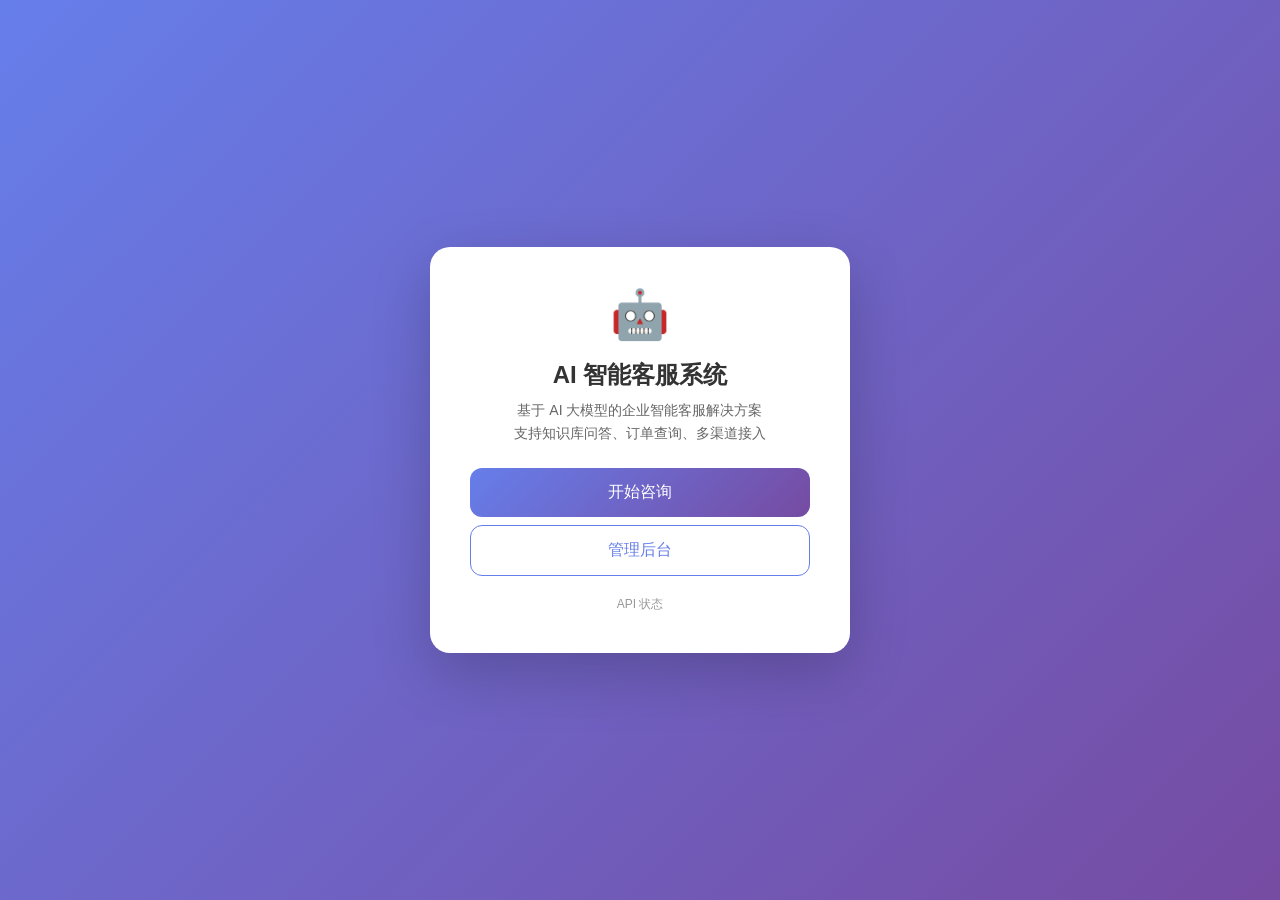
==== index.html @ 087728c1 "feat: MVP 第一版 - 商用AI客服系统 核心功能： - 客服聊天页（chat.html + api/chat.php） - SMS验证码验证身份（api/verify.php） - 知识库管" ====
<!DOCTYPE html>
<html lang="zh-CN">
<head>
<meta charset="UTF-8">
<meta name="viewport" content="width=device-width, initial-scale=1.0">
<title>AI 智能客服系统</title>
<style>
* { margin: 0; padding: 0; box-sizing: border-box; }
body { font-family: -apple-system, BlinkMacSystemFont, 'Segoe UI', Roboto, sans-serif; background: linear-gradient(135deg, #667eea 0%, #764ba2 100%); min-height: 100vh; display: flex; flex-direction: column; align-items: center; justify-content: center; padding: 20px; }
.card { background: #fff; border-radius: 20px; padding: 40px; max-width: 420px; width: 100%; box-shadow: 0 20px 60px rgba(0,0,0,0.2); text-align: center; }
.logo { font-size: 48px; margin-bottom: 16px; }
h1 { font-size: 24px; color: #333; margin-bottom: 8px; }
p { color: #666; font-size: 14px; line-height: 1.6; margin-bottom: 24px; }
.btn { display: inline-block; padding: 14px 32px; border: none; border-radius: 12px; font-size: 16px; cursor: pointer; text-decoration: none; width: 100%; }
.btn-primary { background: linear-gradient(135deg, #667eea, #764ba2); color: #fff; }
.btn-primary:hover { opacity: 0.9; }
.btn-outline { background: #fff; color: #667eea; border: 1px solid #667eea; margin-top: 8px; }
.links { margin-top: 20px; display: flex; gap: 16px; justify-content: center; }
.links a { color: #999; font-size: 12px; text-decoration: none; }
.links a:hover { color: #667eea; }
</style>
</head>
<body>
<div class="card">
  <div class="logo">🤖</div>
  <h1>AI 智能客服系统</h1>
  <p>基于 AI 大模型的企业智能客服解决方案<br>支持知识库问答、订单查询、多渠道接入</p>
  <a href="/chat.html" class="btn btn-primary">开始咨询</a>
  <a href="/admin/persona.html" class="btn btn-outline" style="display:inline-block;margin-top:8px;">管理后台</a>
  <div class="links">
    <a href="/api/chat.php?action=persona">API 状态</a>
  </div>
</div>
</body>
</html>
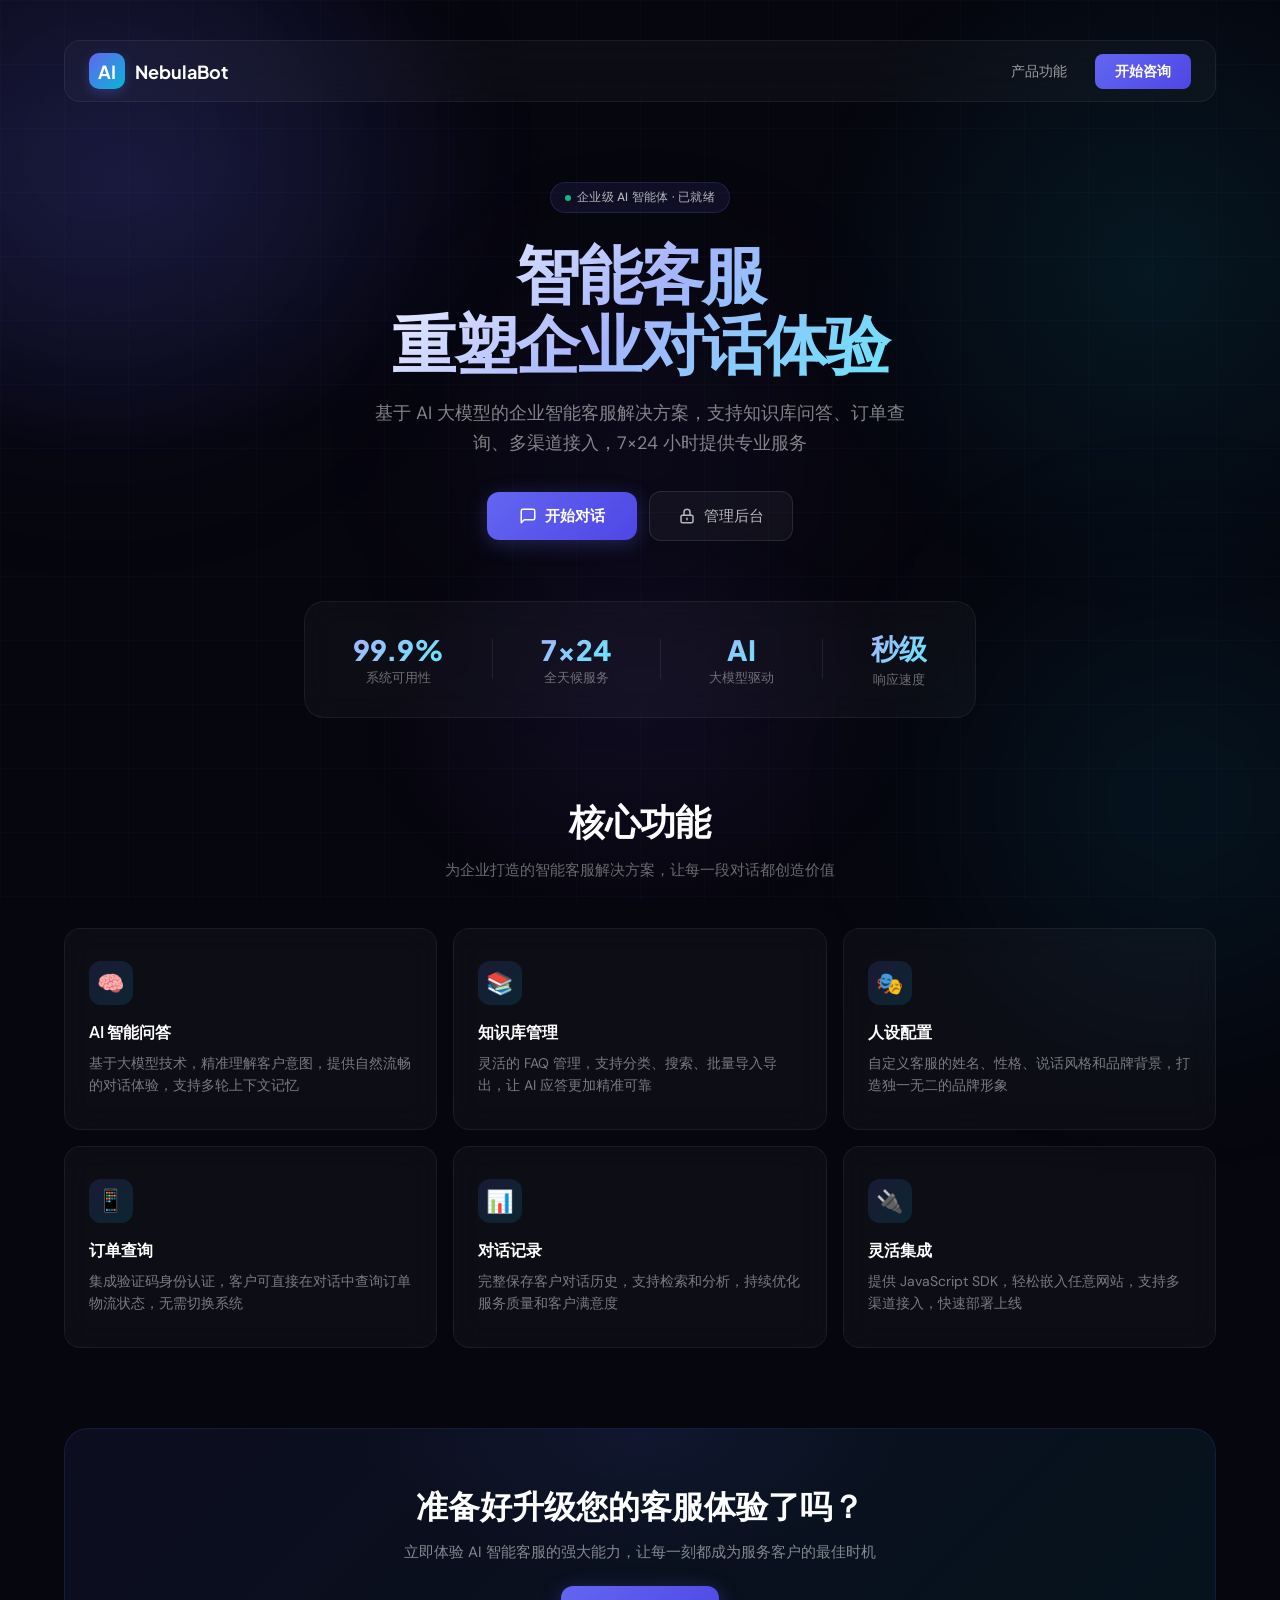
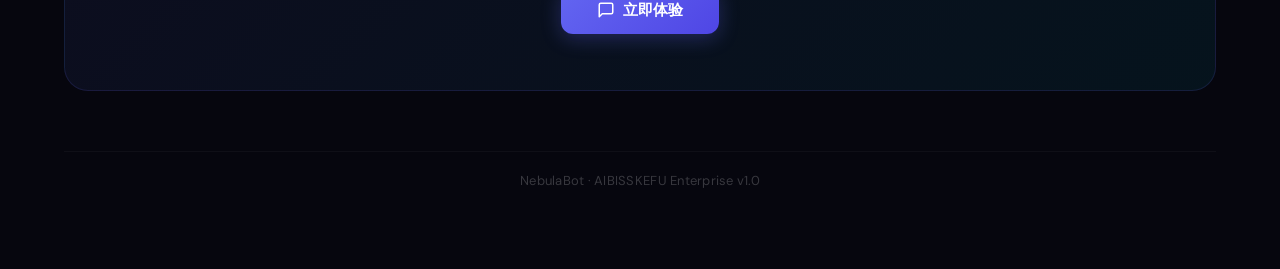
==== commit 9e9d27a1: "chore: v2→v3 同步 MAMP 本地开发期间全部改动 - AI 调用升级为双 provider(DeepSeek 默认 + MiniMax fallback) - 新增 Sidecar 房间" ====
--- a/index.html
+++ b/index.html
@@ -3,33 +3,618 @@
 <head>
 <meta charset="UTF-8">
 <meta name="viewport" content="width=device-width, initial-scale=1.0">
-<title>AI 智能客服系统</title>
+<title>AI 智能客服 · 企业智能体</title>
+<link rel="preconnect" href="https://fonts.googleapis.com">
+<link rel="preconnect" href="https://fonts.gstatic.com" crossorigin>
+<link href="https://fonts.googleapis.com/css2?family=Plus+Jakarta+Sans:wght@500;600;700;800&family=DM+Sans:wght@400;500;600&display=swap" rel="stylesheet">
 <style>
-* { margin: 0; padding: 0; box-sizing: border-box; }
-body { font-family: -apple-system, BlinkMacSystemFont, 'Segoe UI', Roboto, sans-serif; background: linear-gradient(135deg, #667eea 0%, #764ba2 100%); min-height: 100vh; display: flex; flex-direction: column; align-items: center; justify-content: center; padding: 20px; }
-.card { background: #fff; border-radius: 20px; padding: 40px; max-width: 420px; width: 100%; box-shadow: 0 20px 60px rgba(0,0,0,0.2); text-align: center; }
-.logo { font-size: 48px; margin-bottom: 16px; }
-h1 { font-size: 24px; color: #333; margin-bottom: 8px; }
-p { color: #666; font-size: 14px; line-height: 1.6; margin-bottom: 24px; }
-.btn { display: inline-block; padding: 14px 32px; border: none; border-radius: 12px; font-size: 16px; cursor: pointer; text-decoration: none; width: 100%; }
-.btn-primary { background: linear-gradient(135deg, #667eea, #764ba2); color: #fff; }
-.btn-primary:hover { opacity: 0.9; }
-.btn-outline { background: #fff; color: #667eea; border: 1px solid #667eea; margin-top: 8px; }
-.links { margin-top: 20px; display: flex; gap: 16px; justify-content: center; }
-.links a { color: #999; font-size: 12px; text-decoration: none; }
-.links a:hover { color: #667eea; }
+*, *::before, *::after { margin: 0; padding: 0; box-sizing: border-box; }
+
+body {
+  font-family: 'DM Sans', -apple-system, BlinkMacSystemFont, 'PingFang SC', 'Microsoft YaHei', sans-serif;
+  min-height: 100vh;
+  background: #06060e;
+  color: #fff;
+  display: flex;
+  flex-direction: column;
+  align-items: center;
+  position: relative;
+  overflow-x: hidden;
+  -webkit-font-smoothing: antialiased;
+}
+
+/* ── Ambient Background ── */
+body::before {
+  content: '';
+  position: fixed;
+  inset: 0;
+  z-index: 0;
+  background:
+    radial-gradient(ellipse 600px 400px at 10% 20%, rgba(99, 102, 241, 0.12) 0%, transparent 70%),
+    radial-gradient(ellipse 500px 500px at 90% 30%, rgba(6, 182, 212, 0.10) 0%, transparent 70%),
+    radial-gradient(ellipse 400px 300px at 50% 80%, rgba(139, 92, 246, 0.08) 0%, transparent 70%);
+  pointer-events: none;
+}
+
+body::after {
+  content: '';
+  position: fixed;
+  inset: 0;
+  z-index: 0;
+  background-image:
+    linear-gradient(rgba(99, 102, 241, 0.04) 1px, transparent 1px),
+    linear-gradient(90deg, rgba(99, 102, 241, 0.04) 1px, transparent 1px);
+  background-size: 64px 64px;
+  pointer-events: none;
+}
+
+/* ── Floating Orbs ── */
+.orb {
+  position: fixed;
+  border-radius: 50%;
+  filter: blur(100px);
+  pointer-events: none;
+  z-index: 0;
+  animation: orbFloat 20s ease-in-out infinite;
+}
+.orb-1 {
+  width: 500px; height: 500px;
+  background: rgba(99, 102, 241, 0.10);
+  top: -100px; left: -150px;
+  animation-delay: 0s;
+}
+.orb-2 {
+  width: 400px; height: 400px;
+  background: rgba(6, 182, 212, 0.08);
+  bottom: -100px; right: -100px;
+  animation-delay: -7s;
+}
+.orb-3 {
+  width: 300px; height: 300px;
+  background: rgba(139, 92, 246, 0.06);
+  top: 50%; left: 50%;
+  transform: translate(-50%, -50%);
+  animation-delay: -14s;
+}
+
+@keyframes orbFloat {
+  0%, 100% { transform: translate(0, 0) scale(1); }
+  25% { transform: translate(30px, -40px) scale(1.05); }
+  50% { transform: translate(-20px, 20px) scale(0.95); }
+  75% { transform: translate(40px, 30px) scale(1.02); }
+}
+
+/* ── Main Wrapper ── */
+.wrapper {
+  position: relative;
+  z-index: 1;
+  width: 100%;
+  max-width: 1200px;
+  padding: 40px 24px 60px;
+  display: flex;
+  flex-direction: column;
+  align-items: center;
+  min-height: 100vh;
+}
+
+/* ── Nav Bar ── */
+.nav {
+  width: 100%;
+  display: flex;
+  align-items: center;
+  justify-content: space-between;
+  padding: 12px 24px;
+  background: rgba(255,255,255,0.03);
+  border: 1px solid rgba(255,255,255,0.06);
+  border-radius: 16px;
+  backdrop-filter: blur(20px);
+  -webkit-backdrop-filter: blur(20px);
+  margin-bottom: 80px;
+}
+
+.nav-brand {
+  display: flex;
+  align-items: center;
+  gap: 10px;
+  font-family: 'Plus Jakarta Sans', sans-serif;
+  font-weight: 700;
+  font-size: 18px;
+  color: #fff;
+  text-decoration: none;
+}
+
+.nav-brand-icon {
+  width: 36px;
+  height: 36px;
+  background: linear-gradient(135deg, #6366F1, #06B6D4);
+  border-radius: 10px;
+  display: flex;
+  align-items: center;
+  justify-content: center;
+  font-size: 18px;
+  box-shadow: 0 4px 12px rgba(99, 102, 241, 0.3);
+}
+
+.nav-links {
+  display: flex;
+  align-items: center;
+  gap: 12px;
+}
+
+.nav-links a {
+  color: rgba(255,255,255,0.6);
+  text-decoration: none;
+  font-size: 14px;
+  font-weight: 500;
+  padding: 8px 16px;
+  border-radius: 8px;
+  transition: all 0.2s;
+}
+
+.nav-links a:hover {
+  color: #fff;
+  background: rgba(255,255,255,0.06);
+}
+
+.nav-links .btn-nav {
+  background: linear-gradient(135deg, #6366F1, #4F46E5);
+  color: #fff;
+  padding: 8px 20px;
+  border-radius: 8px;
+  font-weight: 600;
+}
+
+.nav-links .btn-nav:hover {
+  background: linear-gradient(135deg, #818CF8, #6366F1);
+  box-shadow: 0 4px 16px rgba(99, 102, 241, 0.35);
+  transform: translateY(-1px);
+}
+
+@media (max-width: 640px) {
+  .nav { padding: 10px 16px; margin-bottom: 48px; }
+  .nav-links a:not(.btn-nav) { display: none; }
+}
+
+/* ── Hero Section ── */
+.hero {
+  text-align: center;
+  max-width: 720px;
+  margin-bottom: 60px;
+}
+
+.hero-badge {
+  display: inline-flex;
+  align-items: center;
+  gap: 6px;
+  padding: 6px 14px;
+  background: rgba(99, 102, 241, 0.10);
+  border: 1px solid rgba(99, 102, 241, 0.20);
+  border-radius: 20px;
+  font-size: 12px;
+  color: rgba(255,255,255,0.7);
+  font-weight: 500;
+  margin-bottom: 24px;
+  letter-spacing: 0.02em;
+}
+
+.hero-badge .dot {
+  width: 6px; height: 6px;
+  border-radius: 50%;
+  background: #10B981;
+  animation: pulse 2s infinite;
+}
+
+@keyframes pulse {
+  0%, 100% { opacity: 1; box-shadow: 0 0 0 0 rgba(16, 185, 129, 0.4); }
+  50% { opacity: 0.7; box-shadow: 0 0 0 6px rgba(16, 185, 129, 0); }
+}
+
+.hero h1 {
+  font-family: 'Plus Jakarta Sans', sans-serif;
+  font-size: clamp(36px, 6vw, 64px);
+  font-weight: 800;
+  line-height: 1.1;
+  letter-spacing: -0.03em;
+  margin-bottom: 20px;
+  background: linear-gradient(135deg, #ffffff 0%, #a5b4fc 50%, #67e8f9 100%);
+  -webkit-background-clip: text;
+  -webkit-text-fill-color: transparent;
+  background-clip: text;
+}
+
+.hero p {
+  font-size: clamp(15px, 2vw, 18px);
+  line-height: 1.7;
+  color: rgba(255,255,255,0.5);
+  max-width: 560px;
+  margin: 0 auto 32px;
+}
+
+.hero-actions {
+  display: flex;
+  align-items: center;
+  justify-content: center;
+  gap: 12px;
+  flex-wrap: wrap;
+}
+
+.hero-actions .btn-primary {
+  display: inline-flex;
+  align-items: center;
+  gap: 8px;
+  padding: 14px 32px;
+  background: linear-gradient(135deg, #6366F1, #4F46E5);
+  color: #fff;
+  border: none;
+  border-radius: 12px;
+  font-size: 15px;
+  font-weight: 600;
+  font-family: inherit;
+  cursor: pointer;
+  text-decoration: none;
+  transition: all 0.3s;
+  box-shadow: 0 4px 20px rgba(99, 102, 241, 0.30);
+}
+
+.hero-actions .btn-primary:hover {
+  transform: translateY(-2px);
+  box-shadow: 0 8px 30px rgba(99, 102, 241, 0.45);
+}
+
+.hero-actions .btn-secondary {
+  display: inline-flex;
+  align-items: center;
+  gap: 8px;
+  padding: 14px 28px;
+  background: rgba(255,255,255,0.04);
+  color: rgba(255,255,255,0.7);
+  border: 1px solid rgba(255,255,255,0.10);
+  border-radius: 12px;
+  font-size: 15px;
+  font-weight: 500;
+  font-family: inherit;
+  cursor: pointer;
+  text-decoration: none;
+  transition: all 0.3s;
+}
+
+.hero-actions .btn-secondary:hover {
+  background: rgba(255,255,255,0.08);
+  border-color: rgba(255,255,255,0.20);
+  color: #fff;
+}
+
+/* ── Stats Row ── */
+.stats-row {
+  display: flex;
+  align-items: center;
+  gap: 48px;
+  padding: 28px 48px;
+  background: rgba(255,255,255,0.03);
+  border: 1px solid rgba(255,255,255,0.06);
+  border-radius: 20px;
+  backdrop-filter: blur(16px);
+  -webkit-backdrop-filter: blur(16px);
+  margin-bottom: 80px;
+  flex-wrap: wrap;
+  justify-content: center;
+}
+
+.stat-item {
+  text-align: center;
+}
+
+.stat-item .num {
+  font-family: 'Plus Jakarta Sans', sans-serif;
+  font-size: 28px;
+  font-weight: 800;
+  background: linear-gradient(135deg, #a5b4fc, #67e8f9);
+  -webkit-background-clip: text;
+  -webkit-text-fill-color: transparent;
+  background-clip: text;
+}
+
+.stat-item .label {
+  font-size: 13px;
+  color: rgba(255,255,255,0.4);
+  margin-top: 2px;
+}
+
+.stat-divider {
+  width: 1px;
+  height: 40px;
+  background: rgba(255,255,255,0.08);
+}
+
+@media (max-width: 640px) {
+  .stats-row { gap: 24px; padding: 20px 24px; }
+  .stat-divider { display: none; }
+}
+
+/* ── Features Section ── */
+.section-title {
+  text-align: center;
+  margin-bottom: 48px;
+}
+
+.section-title h2 {
+  font-family: 'Plus Jakarta Sans', sans-serif;
+  font-size: clamp(24px, 3vw, 36px);
+  font-weight: 700;
+  letter-spacing: -0.02em;
+  margin-bottom: 12px;
+}
+
+.section-title p {
+  font-size: 15px;
+  color: rgba(255,255,255,0.4);
+  max-width: 480px;
+  margin: 0 auto;
+}
+
+.features-grid {
+  display: grid;
+  grid-template-columns: repeat(3, 1fr);
+  gap: 16px;
+  width: 100%;
+  margin-bottom: 80px;
+}
+
+@media (max-width: 768px) {
+  .features-grid { grid-template-columns: 1fr; }
+}
+
+.feature-card {
+  padding: 32px 24px;
+  background: rgba(255,255,255,0.03);
+  border: 1px solid rgba(255,255,255,0.06);
+  border-radius: 16px;
+  backdrop-filter: blur(16px);
+  -webkit-backdrop-filter: blur(16px);
+  transition: all 0.3s;
+  position: relative;
+  overflow: hidden;
+}
+
+.feature-card::before {
+  content: '';
+  position: absolute;
+  top: 0; left: 0; right: 0;
+  height: 1px;
+  background: linear-gradient(90deg, transparent, rgba(99, 102, 241, 0.3), transparent);
+  opacity: 0;
+  transition: opacity 0.3s;
+}
+
+.feature-card:hover {
+  border-color: rgba(99, 102, 241, 0.20);
+  transform: translateY(-4px);
+  box-shadow: 0 12px 40px rgba(0,0,0,0.3);
+}
+
+.feature-card:hover::before {
+  opacity: 1;
+}
+
+.feature-icon {
+  width: 44px;
+  height: 44px;
+  background: linear-gradient(135deg, rgba(99, 102, 241, 0.15), rgba(6, 182, 212, 0.15));
+  border-radius: 12px;
+  display: flex;
+  align-items: center;
+  justify-content: center;
+  font-size: 22px;
+  margin-bottom: 16px;
+}
+
+.feature-card h3 {
+  font-family: 'Plus Jakarta Sans', sans-serif;
+  font-size: 16px;
+  font-weight: 600;
+  margin-bottom: 8px;
+}
+
+.feature-card p {
+  font-size: 14px;
+  line-height: 1.6;
+  color: rgba(255,255,255,0.45);
+}
+
+/* ── CTA Section ── */
+.cta-section {
+  width: 100%;
+  padding: 56px 40px;
+  background: linear-gradient(135deg, rgba(99, 102, 241, 0.08), rgba(6, 182, 212, 0.08));
+  border: 1px solid rgba(99, 102, 241, 0.15);
+  border-radius: 24px;
+  text-align: center;
+  margin-bottom: 60px;
+  position: relative;
+  overflow: hidden;
+}
+
+.cta-section::before {
+  content: '';
+  position: absolute;
+  inset: 0;
+  background: radial-gradient(ellipse 400px 200px at 50% 0%, rgba(99, 102, 241, 0.08) 0%, transparent 70%);
+  pointer-events: none;
+}
+
+.cta-section h2 {
+  font-family: 'Plus Jakarta Sans', sans-serif;
+  font-size: clamp(22px, 3vw, 32px);
+  font-weight: 700;
+  margin-bottom: 12px;
+  position: relative;
+}
+
+.cta-section p {
+  color: rgba(255,255,255,0.5);
+  font-size: 15px;
+  margin-bottom: 24px;
+  position: relative;
+}
+
+.cta-section .btn-primary {
+  display: inline-flex;
+  align-items: center;
+  gap: 8px;
+  padding: 14px 36px;
+  background: linear-gradient(135deg, #6366F1, #4F46E5);
+  color: #fff;
+  border: none;
+  border-radius: 12px;
+  font-size: 15px;
+  font-weight: 600;
+  font-family: inherit;
+  cursor: pointer;
+  text-decoration: none;
+  transition: all 0.3s;
+  box-shadow: 0 4px 20px rgba(99, 102, 241, 0.30);
+  position: relative;
+}
+
+.cta-section .btn-primary:hover {
+  transform: translateY(-2px);
+  box-shadow: 0 8px 30px rgba(99, 102, 241, 0.45);
+}
+
+/* ── Footer ── */
+.footer {
+  width: 100%;
+  text-align: center;
+  padding: 20px 0;
+  border-top: 1px solid rgba(255,255,255,0.04);
+}
+
+.footer p {
+  font-size: 13px;
+  color: rgba(255,255,255,0.2);
+  letter-spacing: 0.02em;
+}
+
+/* ── Scrollbar ── */
+::-webkit-scrollbar { width: 6px; }
+::-webkit-scrollbar-track { background: transparent; }
+::-webkit-scrollbar-thumb { background: rgba(99, 102, 241, 0.25); border-radius: 3px; }
+::-webkit-scrollbar-thumb:hover { background: rgba(99, 102, 241, 0.4); }
+::selection { background: rgba(99, 102, 241, 0.3); }
 </style>
 </head>
 <body>
-<div class="card">
-  <div class="logo">🤖</div>
-  <h1>AI 智能客服系统</h1>
-  <p>基于 AI 大模型的企业智能客服解决方案<br>支持知识库问答、订单查询、多渠道接入</p>
-  <a href="/chat.html" class="btn btn-primary">开始咨询</a>
-  <a href="/admin/persona.html" class="btn btn-outline" style="display:inline-block;margin-top:8px;">管理后台</a>
-  <div class="links">
-    <a href="/api/chat.php?action=persona">API 状态</a>
+
+<div class="orb orb-1"></div>
+<div class="orb orb-2"></div>
+<div class="orb orb-3"></div>
+
+<div class="wrapper">
+
+  <nav class="nav">
+    <a href="/" class="nav-brand">
+      <div class="nav-brand-icon">AI</div>
+      NebulaBot
+    </a>
+    <div class="nav-links">
+      <a href="#features">产品功能</a>
+      <a href="chat.html" class="btn-nav">开始咨询</a>
+    </div>
+  </nav>
+
+  <section class="hero">
+    <div class="hero-badge">
+      <span class="dot"></span>
+      企业级 AI 智能体 · 已就绪
+    </div>
+    <h1>智能客服<br>重塑企业对话体验</h1>
+    <p>基于 AI 大模型的企业智能客服解决方案，支持知识库问答、订单查询、多渠道接入，7×24 小时提供专业服务</p>
+    <div class="hero-actions">
+      <a href="chat.html" class="btn-primary">
+        <svg width="18" height="18" viewBox="0 0 24 24" fill="none" stroke="currentColor" stroke-width="2" stroke-linecap="round" stroke-linejoin="round"><path d="M21 15a2 2 0 0 1-2 2H7l-4 4V5a2 2 0 0 1 2-2h14a2 2 0 0 1 2 2z"/></svg>
+        开始对话
+      </a>
+      <a href="admin/persona.html" class="btn-secondary">
+        <svg width="18" height="18" viewBox="0 0 24 24" fill="none" stroke="currentColor" stroke-width="2" stroke-linecap="round" stroke-linejoin="round"><path d="M12 15v2m-6 4h12a2 2 0 0 0 2-2v-6a2 2 0 0 0-2-2H6a2 2 0 0 0-2 2v6a2 2 0 0 0 2 2zm10-10V7a4 4 0 0 0-8 0v4h8z"/></path></svg>
+        管理后台
+      </a>
+    </div>
+  </section>
+
+  <div class="stats-row">
+    <div class="stat-item">
+      <div class="num">99.9%</div>
+      <div class="label">系统可用性</div>
+    </div>
+    <div class="stat-divider"></div>
+    <div class="stat-item">
+      <div class="num">7×24</div>
+      <div class="label">全天候服务</div>
+    </div>
+    <div class="stat-divider"></div>
+    <div class="stat-item">
+      <div class="num">AI</div>
+      <div class="label">大模型驱动</div>
+    </div>
+    <div class="stat-divider"></div>
+    <div class="stat-item">
+      <div class="num">秒级</div>
+      <div class="label">响应速度</div>
+    </div>
   </div>
+
+  <div class="section-title" id="features">
+    <h2>核心功能</h2>
+    <p>为企业打造的智能客服解决方案，让每一段对话都创造价值</p>
+  </div>
+
+  <div class="features-grid">
+    <div class="feature-card">
+      <div class="feature-icon">🧠</div>
+      <h3>AI 智能问答</h3>
+      <p>基于大模型技术，精准理解客户意图，提供自然流畅的对话体验，支持多轮上下文记忆</p>
+    </div>
+    <div class="feature-card">
+      <div class="feature-icon">📚</div>
+      <h3>知识库管理</h3>
+      <p>灵活的 FAQ 管理，支持分类、搜索、批量导入导出，让 AI 应答更加精准可靠</p>
+    </div>
+    <div class="feature-card">
+      <div class="feature-icon">🎭</div>
+      <h3>人设配置</h3>
+      <p>自定义客服的姓名、性格、说话风格和品牌背景，打造独一无二的品牌形象</p>
+    </div>
+    <div class="feature-card">
+      <div class="feature-icon">📱</div>
+      <h3>订单查询</h3>
+      <p>集成验证码身份认证，客户可直接在对话中查询订单物流状态，无需切换系统</p>
+    </div>
+    <div class="feature-card">
+      <div class="feature-icon">📊</div>
+      <h3>对话记录</h3>
+      <p>完整保存客户对话历史，支持检索和分析，持续优化服务质量和客户满意度</p>
+    </div>
+    <div class="feature-card">
+      <div class="feature-icon">🔌</div>
+      <h3>灵活集成</h3>
+      <p>提供 JavaScript SDK，轻松嵌入任意网站，支持多渠道接入，快速部署上线</p>
+    </div>
+  </div>
+
+  <div class="cta-section">
+    <h2>准备好升级您的客服体验了吗？</h2>
+    <p>立即体验 AI 智能客服的强大能力，让每一刻都成为服务客户的最佳时机</p>
+    <a href="chat.html" class="btn-primary">
+      <svg width="18" height="18" viewBox="0 0 24 24" fill="none" stroke="currentColor" stroke-width="2" stroke-linecap="round" stroke-linejoin="round"><path d="M21 15a2 2 0 0 1-2 2H7l-4 4V5a2 2 0 0 1 2-2h14a2 2 0 0 1 2 2z"/></svg>
+      立即体验
+    </a>
+  </div>
+
+  <footer class="footer">
+    <p>NebulaBot · AIBISSKEFU Enterprise v1.0</p>
+  </footer>
+
 </div>
+
 </body>
 </html>
